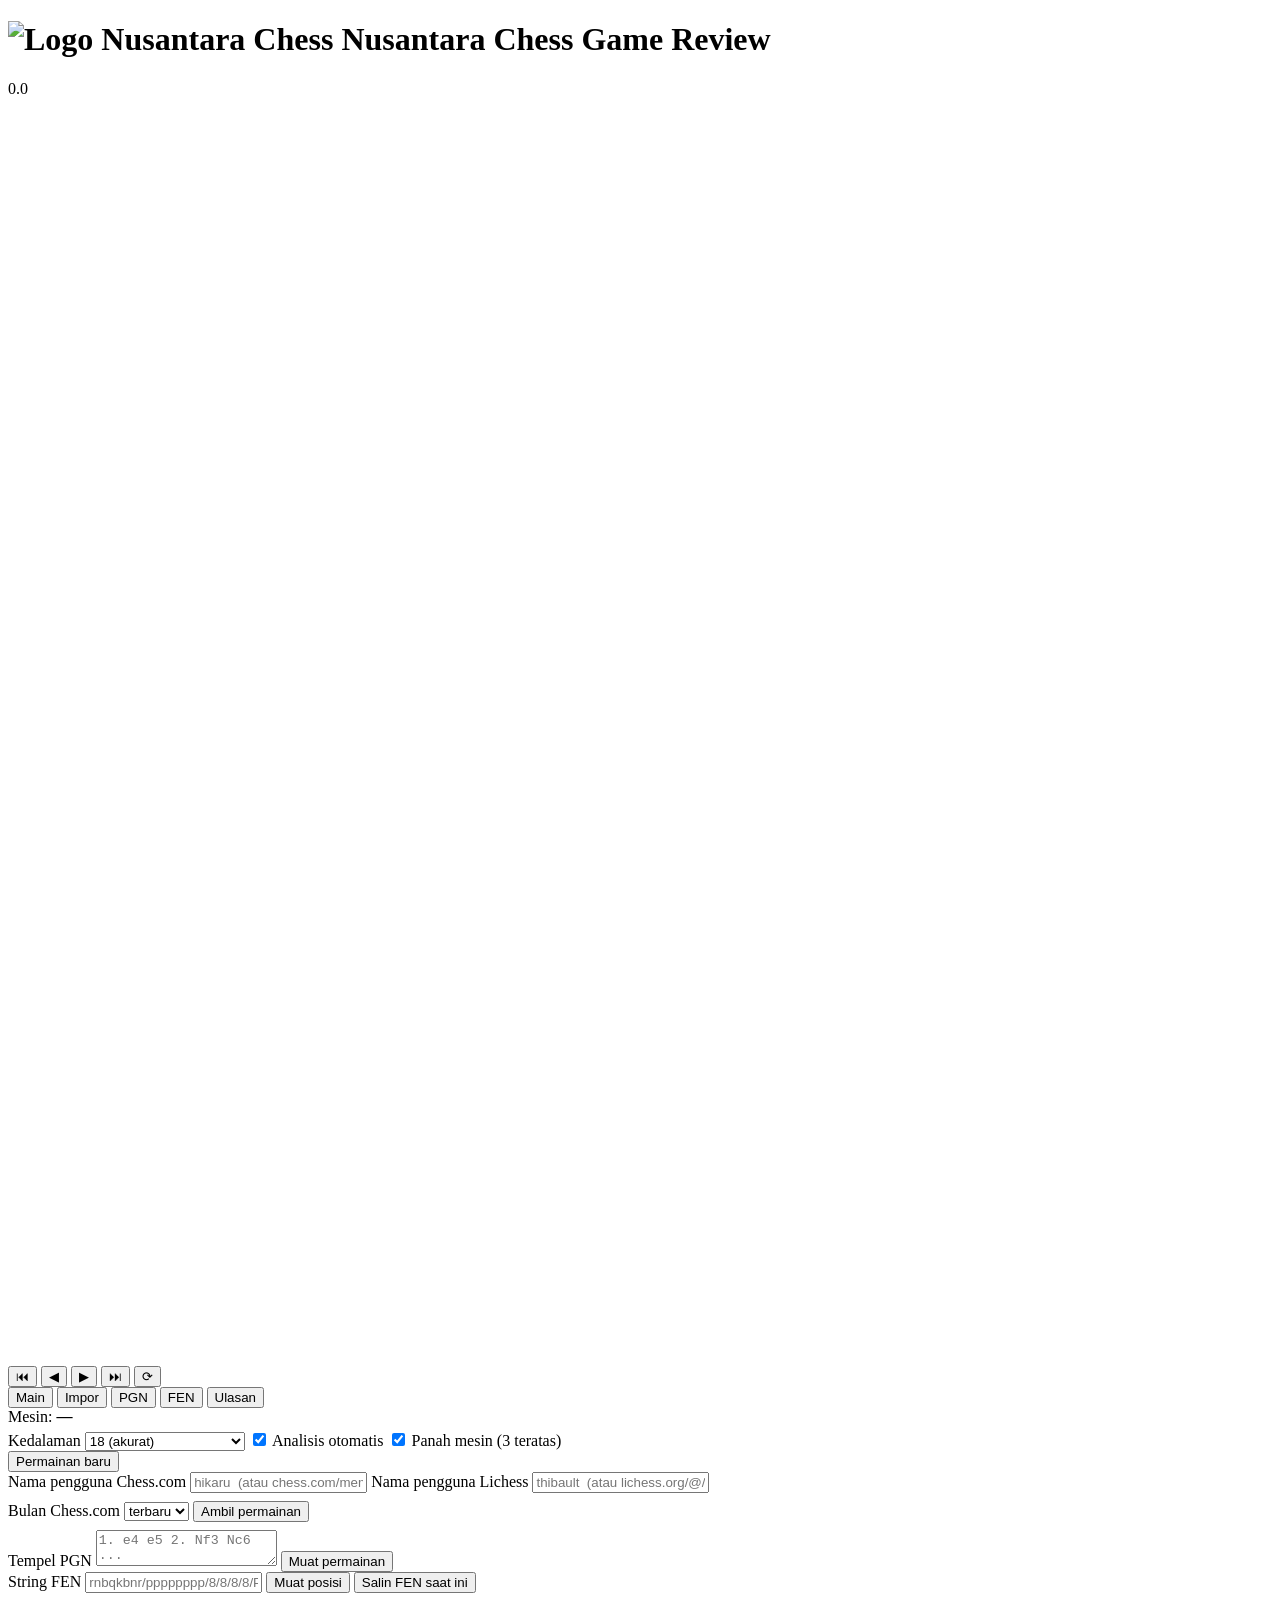
==== gamereview.html @ ccf474ec "Add files via upload" ====
<!DOCTYPE html>
<html lang="id">
<head>
<meta charset="UTF-8">
<title>Nusantara Chess | Game review gratis secara tak terbatas</title>
<meta name="description" content="Ulasan permainan catur gratis — akurasi, blunder, grafik evaluasi, dan laporan permainan. Impor dari Chess.com atau tempel PGN apa saja.">
<meta property="og:title" content="Nusantara Chess game review">
<meta property="og:description" content="Berapa banyak blunder yang kamu mainkan? Analisis permainan catur apa pun secara gratis — akurasi, perkiraan Elo, momen kunci.">
<meta property="og:type" content="website">
<meta name="viewport" content="width=device-width, initial-scale=1.0, viewport-fit=cover">
<meta name="theme-color" content="#262626">
<meta name="mobile-web-app-capable" content="yes">
<meta name="apple-mobile-web-app-capable" content="yes">
<meta name="apple-mobile-web-app-status-bar-style" content="black-translucent">
<meta name="apple-mobile-web-app-title" content="Nusantara Chess Game Review">
<link rel="manifest" href="manifest.json">
<link rel="icon" type="image/png" href="icon-192.png">
<link rel="apple-touch-icon" href="icon-192.png">
<link rel="stylesheet" href="Style2.css">
</head>
<body>
<header>
  <h1><img src="image/Fahriengine.png" alt="Logo Nusantara Chess" class="logo-img"> <span class="logo-text">Nusantara Chess Game Review</span></h1>
</header>

<div class="wrap">
  <div class="stage">
    <div class="left">
      <div id="evalbar"><div id="evalfill"></div><div id="evaltext">0.0</div></div>
      <div class="boardbox">
        <div id="board"></div>
        <svg id="arrowsvg" viewBox="0 0 8 8" preserveAspectRatio="none"></svg>
      </div>
    </div>
  </div>

  <div class="panel">
    <div class="nav">
      <button id="navStart" title="Awal">⏮</button>
      <button id="navPrev" title="Sebelumnya">◀</button>
      <button id="navNext" title="Berikutnya">▶</button>
      <button id="navEnd" title="Akhir">⏭</button>
      <button id="navFlip" title="Balik papan">⟳</button>
    </div>

    <div class="tabs">
      <button data-tab="play" class="active">Main</button>
      <button data-tab="chesscom">Impor</button>
      <button data-tab="pgn">PGN</button>
      <button data-tab="fen">FEN</button>
      <button data-tab="review">Ulasan</button>
    </div>

    <button class="btn" id="returnGame" style="display:none;width:100%;margin:0 0 10px">↩ Kembali ke permainan</button>

    <!-- analisis (selalu terlihat) -->
    <div class="bestmove" id="analysisBox">
      <div>Mesin: <b id="bestText">—</b> <span id="depthText" class="small"></span></div>
      <div id="pvText" class="small" style="margin-top:4px"></div>
      <div id="judgeText" class="small" style="margin-top:4px"></div>
    </div>
    <div class="row">
      <label class="small">Kedalaman
        <select id="depthSel">
          <option value="12">12 (kilat)</option><option value="13">13</option><option value="14">14 (cepat)</option><option value="15">15 (Direkomendasikan)</option><option value="16">16 (seimbang)</option><option value="17">17</option><option value="18" selected>18 (akurat)</option><option value="20">20 (dalam)</option><option value="22">22 (maksimal)</option>
        </select>
      </label>
      <label class="small"><input type="checkbox" id="autoAnalyze" checked> Analisis otomatis</label>
      <label class="small"><input type="checkbox" id="showArrow" checked> Panah mesin (3 teratas)</label>
    </div>


    <!-- MAIN -->
    <div class="tabpane active" id="tab-play">
      <button class="btn sec" id="newGame">Permainan baru</button>
    </div>

    <!-- IMPOR -->
    <div class="tabpane" id="tab-chesscom">
      <label class="fld"> Nama pengguna Chess.com</label>
      <input type="text" id="ccUserCc" placeholder="hikaru  (atau chess.com/member/hikaru)">
      <label class="fld" style="margin-top:8px"> Nama pengguna Lichess</label>
      <input type="text" id="ccUserLi" placeholder="thibault  (atau lichess.org/@/thibault)">
      <div class="row" style="margin-top:8px">
        <label class="small">Bulan Chess.com
          <select id="ccMonth"><option value="">terbaru</option></select>
        </label>
        <button class="btn" id="ccFetch">Ambil permainan</button>
      </div>
      <div class="small" id="ccStatus" style="margin-top:8px"></div>
      <div class="moves" id="ccList" style="max-height:340px;margin-top:8px"></div>
    </div>

    <!-- PGN -->
    <div class="tabpane" id="tab-pgn">
      <label class="fld">Tempel PGN</label>
      <textarea id="pgnInput" placeholder="1. e4 e5 2. Nf3 Nc6 ..."></textarea>
      <button class="btn" id="loadPgn">Muat permainan</button>
      <div class="moves" id="moveList"></div>
    </div>

    <!-- FEN -->
    <div class="tabpane" id="tab-fen">
      <label class="fld">String FEN</label>
      <input type="text" id="fenInput" placeholder="rnbqkbnr/pppppppp/8/8/8/8/PPPPPPPP/RNBQKBNR w KQkq - 0 1">
      <button class="btn" id="loadFen">Muat posisi</button>
      <button class="btn sec" id="copyFen">Salin FEN saat ini</button>
      <div class="small" id="fenOut" style="margin-top:8px;word-break:break-all"></div>
    </div>

    <!-- ULASAN -->
    <div class="tabpane" id="tab-review">
      <label class="small">Kedalaman pemindaian
        <select id="reviewDepth"><option value="12">12 (kilat)</option><option value="13">13</option><option value="14">14 (Cepat) (Direkomendasikan)</option><option value="15">15</option><option value="16" selected>16 (seimbang)</option><option value="17">17</option><option value="18">18 (akurat)</option><option value="20">20 (dalam)</option><option value="22">22 (maksimal)</option></select>
      </label>
      <button class="btn" id="runReview">Pindai permainan</button>
      <div id="progress"><div id="progressbar"></div></div>
      <div class="moves" id="reviewList" style="max-height:none;overflow:visible;margin-top:10px"></div>
    </div>
  </div>
</div>

<script src="js/chess.min.js"></script>
<script src="js/index2.js"></script>
</body>
</html>
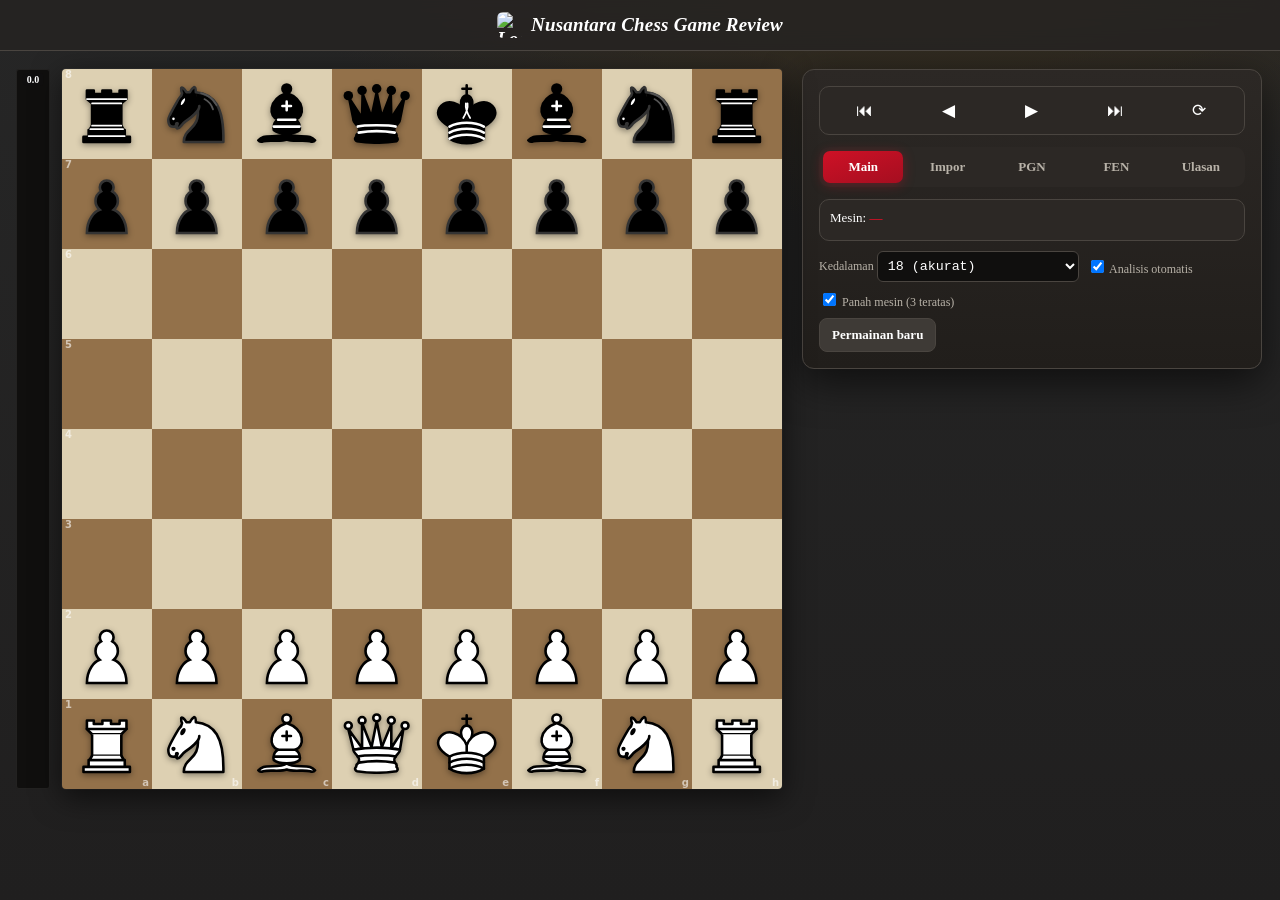
==== commit 12643fb3: "Update gamereview.html" ====
--- a/gamereview.html
+++ b/gamereview.html
@@ -13,10 +13,7 @@
 <meta name="apple-mobile-web-app-capable" content="yes">
 <meta name="apple-mobile-web-app-status-bar-style" content="black-translucent">
 <meta name="apple-mobile-web-app-title" content="Nusantara Chess Game Review">
-<link rel="manifest" href="manifest.json">
-<link rel="icon" type="image/png" href="icon-192.png">
-<link rel="apple-touch-icon" href="icon-192.png">
-<link rel="stylesheet" href="Style2.css">
+<link rel="stylesheet" href="style2.css">
 </head>
 <body>
 <header>
--- a/style2.css
+++ b/style2.css
@@ -0,0 +1,196 @@
+  :root{
+    --bg:#262626; --panel:#211e1b; --panel2:#2c2825; --panel3:#3e3a36; --border:#4a4540;
+    --text:#ffffff; --muted:#b8b2a8;
+    --light:#ddd0b2; --dark:#93714a;
+    --accent:#CE1126; --accent2:#A50E20;
+    --good:#5fb35f; --bad:#e05a5a; --warn:#e0b15a;
+    --sel:#3cbe5a; --move:rgba(212,175,55,.35);
+    --input-bg:#100f0e;
+  }
+  *{box-sizing:border-box}
+  body{
+    margin:0;font-family:'Georgia','Times New Roman',serif;color:var(--text);
+    background:radial-gradient(1100px 520px at 72% -10%, #3a2f1c 0%, transparent 60%),
+               linear-gradient(180deg,#262626,#201f1f);
+    min-height:100vh;
+  }
+  header{
+    position:sticky;top:0;z-index:50;background:rgba(38,36,34,.86);
+    backdrop-filter:blur(10px);border-bottom:1px solid var(--border);
+    padding:12px 22px;display:flex;align-items:center;justify-content:center;gap:12px;position:relative;
+  }
+  header h1{font-size:19px;margin:0;font-weight:700;font-style:italic;letter-spacing:.2px;text-align:center;display:flex;align-items:center;justify-content:center;gap:8px}
+  .logo-img{width:26px;height:26px;border-radius:6px;object-fit:cover;display:block}
+  header h1 .logo-text{
+    color:#ffffff;
+  }
+  .bestmove{background:var(--panel2);border:1px solid var(--border);border-radius:10px;padding:10px;margin:10px 0;font-size:13px}
+  .bestmove b{color:var(--accent)}
+  .wrap{display:flex;gap:22px;padding:18px;align-items:flex-start;justify-content:center}
+  .stage{flex:1 1 auto;display:flex;justify-content:center;min-width:0;position:sticky;top:76px}
+  .left{display:flex;gap:12px;--bsize:clamp(320px, min(86vh, calc(100vw - 560px)), 900px)}
+  #evalbar{
+    width:34px;height:var(--bsize);background:var(--input-bg);border-radius:3px;overflow:hidden;
+    position:relative;flex:0 0 auto;box-shadow:inset 0 0 0 1px rgba(255,255,255,.08);
+  }
+  #evalfill{position:absolute;bottom:0;left:0;width:100%;background:linear-gradient(180deg,#f4f0e6,#ddd0b2);transition:height .3s ease}
+  #evaltext{
+    position:absolute;top:4px;left:50%;transform:translateX(-50%);font-size:10px;font-weight:800;
+    color:#fff;background:rgba(16,15,14,.72);padding:1px 4px;border-radius:4px;z-index:2;white-space:nowrap;
+  }
+  #evaltext.neg{top:auto;bottom:4px}
+  #board{
+    width:var(--bsize);height:var(--bsize);display:grid;grid-template-columns:repeat(8,1fr);grid-template-rows:repeat(8,1fr);
+    border-radius:4px;overflow:hidden;box-shadow:0 8px 30px rgba(0,0,0,.6),0 0 0 1px rgba(255,255,255,.04);
+    flex:0 0 auto;user-select:none;touch-action:none;
+  }
+  .sq{
+    position:relative;display:flex;align-items:center;justify-content:center;
+    font-size:calc(var(--bsize)/8*0.82);line-height:1;cursor:pointer;
+    font-family:'DejaVu Sans','Segoe UI Symbol',Arial,sans-serif;
+  }
+  .sq.l{background:var(--light)} .sq.d{background:var(--dark)}
+  .sq .coord{position:absolute;font-size:10px;font-weight:800;opacity:.6}
+  .sq .coord.file{bottom:1px;right:3px} .sq .coord.rank{top:1px;left:3px}
+  .sq.sel{background:var(--sel)!important}
+  .sq.lastmove::after{content:"";position:absolute;inset:0;background:var(--move)}
+  .sq .dot{position:absolute;width:30%;height:30%;border-radius:50%;background:rgba(20,20,20,.32);z-index:3}
+  .sq .ring{position:absolute;inset:6%;border-radius:50%;border:5px solid rgba(20,20,20,.32);z-index:3}
+  .piece{z-index:4;position:relative;width:100%;height:100%;display:flex;align-items:center;justify-content:center;pointer-events:none}
+  .piece svg{width:86%;height:86%;display:block;filter:drop-shadow(0 2px 3px rgba(0,0,0,.4))}
+  .drag-clone{
+    position:fixed;display:flex;align-items:center;justify-content:center;
+    pointer-events:none;z-index:1000;line-height:1;filter:drop-shadow(0 4px 6px rgba(0,0,0,.6));
+  }
+  .anim-piece{
+    position:fixed;display:flex;align-items:center;justify-content:center;margin:0;
+    pointer-events:none;z-index:900;line-height:1;
+    transition:transform .18s cubic-bezier(.2,.7,.3,1);
+  }
+  #arrowsvg{position:absolute;inset:0;width:100%;height:100%;pointer-events:none;z-index:5}
+  .boardbox{position:relative}
+  .panel{
+    background:linear-gradient(180deg,var(--panel2),var(--panel));border:1px solid var(--border);
+    border-radius:12px;padding:16px;width:460px;flex:0 0 460px;box-shadow:0 12px 40px rgba(0,0,0,.6);
+  }
+  @media(max-width:980px){
+    .wrap{flex-direction:column;align-items:center}
+    .stage{position:static}
+    .left{--bsize:min(92vw, 78vh)}
+    .panel{flex:0 0 auto;width:100%;max-width:760px}
+  }
+  .tabs{display:flex;gap:4px;margin-bottom:12px;background:var(--panel2);padding:4px;border-radius:10px}
+  .tabs button{
+    flex:1;background:transparent;color:var(--muted);border:none;padding:8px;border-radius:7px;
+    cursor:pointer;font-size:13px;font-weight:600;font-family:'Georgia',serif;transition:color .15s;
+  }
+  .tabs button:hover{color:var(--text)}
+  .tabs button:active{transform:scale(0.96)}
+  .tabs button.active{
+    background:linear-gradient(160deg,#CE1126,#A50E20);color:#ffffff;
+    box-shadow:0 2px 12px rgba(206,17,38,.35);
+  }
+  .tabpane{display:none} .tabpane.active{display:block}
+  textarea{
+    width:100%;height:120px;background:var(--input-bg);color:var(--text);border:1px solid var(--border);
+    border-radius:6px;padding:8px;font-family:'Courier New',monospace;font-size:12px;resize:vertical;
+  }
+  input[type=text]{
+    width:100%;background:var(--input-bg);color:var(--text);border:1px solid var(--border);
+    border-radius:6px;padding:8px;font-family:'Courier New',monospace;font-size:12px;
+  }
+  textarea:focus,input[type=text]:focus,select:focus{
+    outline:none;border-color:var(--accent);box-shadow:0 0 0 3px rgba(206,17,38,.25);
+  }
+  button.btn{
+    background:linear-gradient(160deg,#CE1126,#A50E20);color:#ffffff;border:none;padding:8px 12px;
+    border-radius:8px;cursor:pointer;font-size:13px;margin-top:8px;font-weight:700;font-family:'Georgia',serif;
+    box-shadow:0 2px 12px rgba(206,17,38,.3);transition:transform .12s,box-shadow .12s;
+  }
+  button.btn:hover{transform:translateY(-1px);box-shadow:0 4px 16px rgba(206,17,38,.45)}
+  button.btn:active{transform:scale(0.97)}
+  button.btn.sec{background:var(--panel3);color:var(--text);border:1px solid var(--border);box-shadow:none}
+  button.btn.sec:hover{border-color:var(--accent);transform:none}
+  .row{display:flex;gap:8px;flex-wrap:wrap;align-items:center}
+  .nav{display:flex;gap:6px;margin:0 0 12px;background:var(--panel2);border:1px solid var(--border);border-radius:10px;padding:6px}
+  .nav button{
+    flex:1;background:transparent;color:var(--text);border:none;padding:9px 6px;
+    border-radius:7px;cursor:pointer;font-size:17px;line-height:1;transition:background .15s,color .15s;
+  }
+  .nav button:hover{background:linear-gradient(160deg,#CE1126,#A50E20);color:#ffffff}
+  .nav button:active{transform:scale(0.94)}
+  .moves{max-height:200px;overflow-y:auto;font-size:13px;line-height:1.9;margin-top:6px}
+  #moveList{max-height:none;overflow:visible}
+  .moves .mv{display:inline-block;padding:1px 6px;border-radius:4px;cursor:pointer;margin:1px}
+  .moves .mv:hover{background:var(--panel3)}
+  .moves .mv.cur{background:linear-gradient(160deg,#CE1126,#A50E20);color:#ffffff}
+  .moves .num{color:var(--muted);margin-left:6px}
+  .tag{display:inline-block;font-size:11px;padding:1px 5px;border-radius:4px;margin-left:4px;font-weight:700}
+  .tag.blunder{background:var(--bad)} .tag.mistake{background:var(--warn);color:#222}
+  .tag.inacc{background:#6a85c2} .tag.best{background:var(--good)}
+  label.fld{font-size:12px;color:var(--muted);display:block;margin:8px 0 2px}
+  .small{font-size:12px;color:var(--muted)}
+  #progress{height:6px;background:var(--panel3);border-radius:4px;overflow:hidden;margin-top:8px;display:none}
+  #progressbar{height:100%;width:0;background:linear-gradient(90deg,#CE1126,#A50E20);transition:width .2s}
+  select{background:var(--input-bg);color:var(--text);border:1px solid var(--border);border-radius:6px;padding:6px;font-family:'Courier New',monospace}
+  .acc-box{background:linear-gradient(160deg,var(--panel2),var(--panel));border:1px solid var(--border);border-radius:10px;padding:12px;margin-bottom:10px}
+  .acc-title{font-size:10px;color:var(--muted);font-weight:700;margin-bottom:8px;text-align:center;letter-spacing:1px;text-transform:uppercase;font-family:'Courier New',monospace}
+  .acc-grid{display:flex;gap:10px;position:relative}
+  .acc-grid::after{content:'';position:absolute;left:50%;top:2px;bottom:2px;width:1px;background:var(--border)}
+  .acc-cell{flex:1;text-align:center}
+  .acc-label{font-size:12px;color:var(--muted);font-weight:600}
+  .acc-val{font-size:28px;font-weight:800;line-height:1.3}
+  .section-title{font-size:10px;color:var(--muted);font-weight:700;letter-spacing:1px;text-transform:uppercase;font-family:'Courier New',monospace;margin:14px 0 6px}
+  .section-title:first-child{margin-top:0}
+  .opening-line{font-size:13px;font-weight:600;margin:0 0 8px;color:var(--text)}
+  .graph-box{margin-bottom:10px;border-radius:8px;overflow:hidden;border:1px solid var(--border)}
+  .graph-box svg{display:block;width:100%;height:96px;cursor:pointer}
+  .hl-chip{
+    display:inline-flex;align-items:center;gap:5px;background:var(--panel2);border:1px solid var(--border);
+    border-radius:7px;padding:4px 8px;font-size:12px;cursor:pointer;font-weight:600;
+  }
+  .hl-chip:hover{background:var(--panel3)}
+  .rs-list{background:var(--panel2);border:1px solid var(--border);border-radius:10px;padding:2px 12px;margin-bottom:10px}
+  .rs-row{display:grid;grid-template-columns:1fr 26px 24px 26px;align-items:center;gap:6px;font-size:13px;padding:8px 0}
+  .rs-row+.rs-row{border-top:1px solid var(--border)}
+  .rs-label{color:var(--text);font-weight:600}
+  .rs-count{text-align:center;font-weight:700;color:var(--text)}
+  .rs-icon{width:22px;height:22px;object-fit:contain;justify-self:center;display:block}
+  .rs-icon-inline{width:15px;height:15px;object-fit:contain;vertical-align:-3px;margin-left:3px}
+  .icon-fallback{display:inline-flex;align-items:center;justify-content:center;border-radius:50%;color:#fff;font-weight:800;line-height:1}
+  .rs-icon.icon-fallback{font-size:9px}
+  .rs-icon-inline.icon-fallback{font-size:7px}
+  .movebadge.icon-fallback{font-size:11px}
+  .phase-box{background:var(--panel2);border:1px solid var(--border);border-radius:10px;padding:4px 12px;margin-bottom:10px}
+  .phase-row{display:grid;grid-template-columns:1fr 40px 40px;align-items:center;gap:8px;padding:9px 0}
+  .phase-row+.phase-row{border-top:1px solid var(--border)}
+  .phase-grade-btn{
+    display:flex;align-items:center;justify-content:center;background:var(--panel3);
+    border:1px solid var(--border);border-radius:8px;padding:5px;cursor:pointer;justify-self:center;
+  }
+  .phase-grade-btn:hover{border-color:var(--accent)}
+  .phase-grade-btn:active{transform:scale(0.93)}
+  .phase-grade-btn img{width:20px;height:20px;object-fit:contain;display:block}
+  .phase-grade-btn .icon-fallback{width:20px;height:20px;font-size:9px}
+  .phase-grade-btn.empty{background:transparent;border-color:transparent;cursor:default}
+  .ld-box{display:none;background:var(--panel2);border:1px solid var(--accent);border-radius:10px;padding:10px 12px;margin-bottom:10px}
+  .ld-head{display:flex;align-items:center;gap:8px;margin-bottom:8px}
+  .ld-head img{width:20px;height:20px;object-fit:contain}
+  .ld-head .icon-fallback{width:20px;height:20px;font-size:9px}
+  .ld-head b{font-size:13px}
+  .ld-close{
+    margin-left:auto;width:22px;height:22px;border-radius:50%;background:var(--panel3);
+    border:1px solid var(--border);color:var(--text);cursor:pointer;font-size:14px;line-height:1;
+  }
+  .ld-stats{display:flex;flex-direction:column;gap:3px;font-size:12px;color:var(--muted);margin-bottom:8px}
+  .ld-stats b{color:var(--text)}
+  .ld-moves{display:flex;flex-wrap:wrap;gap:6px}
+  .movebadge{
+    position:absolute;border-radius:50%;
+    border:3px solid var(--bg);z-index:6;box-shadow:0 2px 8px rgba(0,0,0,.6);object-fit:contain;
+  }
+  .src{display:inline-block;font-size:9px;font-weight:800;padding:1px 4px;border-radius:4px;vertical-align:middle;color:#fff}
+  .src-cc{background:#6b9b37} .src-li{background:#7b61a8}
+  *::-webkit-scrollbar{width:10px;height:10px}
+  *::-webkit-scrollbar-thumb{background:var(--border);border-radius:8px;border:2px solid var(--bg)}
+  *::-webkit-scrollbar-track{background:transparent}
